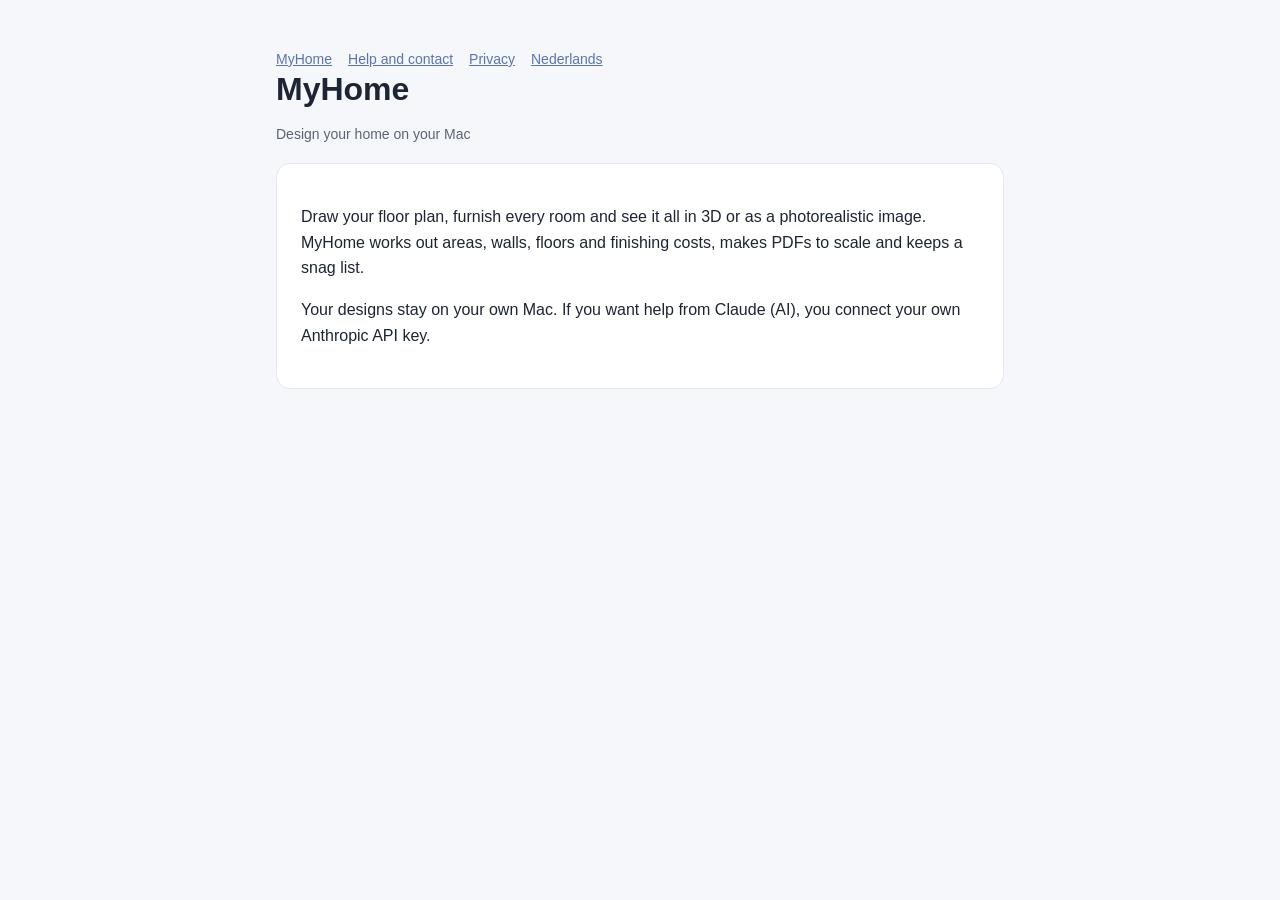
==== en/index.html @ 80ec5ff9 "Add initial HTML structure for MyHome page" ====
<!doctype html>
<html lang="en">
<head><meta charset="utf-8"><meta name="viewport" content="width=device-width, initial-scale=1"><title>MyHome</title><link rel="stylesheet" href="../style.css"></head>
<body><main>
<nav class="meta"><a href="index.html">MyHome</a><a href="support.html">Help and contact</a><a href="privacy.html">Privacy</a><a href="../index.html" lang="nl">Nederlands</a></nav>
<h1>MyHome</h1>
<p class="meta">Design your home on your Mac</p>
<div class="card">
<p>Draw your floor plan, furnish every room and see it all in 3D or as a photorealistic image. MyHome works out areas, walls, floors and finishing costs, makes PDFs to scale and keeps a snag list.</p>
<p>Your designs stay on your own Mac. If you want help from Claude (AI), you connect your own Anthropic API key.</p>
</div>
</main></body></html>
---- style.css ----
:root { color-scheme: light dark; --ink: #1d2433; --mute: #5b6475; --bg: #f5f7fa; --card: #fff; --line: #e3e7ee; --acc: #5b74b0; }
@media (prefers-color-scheme: dark) { :root { --ink: #e9ecf2; --mute: #a3abbb; --bg: #1c1e22; --card: #26292e; --line: #353941; --acc: #8ea3d8; } }
* { box-sizing: border-box; }
body { margin: 0; font: 16px/1.6 -apple-system, BlinkMacSystemFont, "Segoe UI", sans-serif; color: var(--ink); background: var(--bg); }
main { max-width: 760px; margin: 0 auto; padding: 48px 16px 80px; }
.card { background: var(--card); border: 1px solid var(--line); border-radius: 14px; padding: 24px; margin: 18px 0; }
h1 { font-size: 32px; line-height: 1.2; margin: 0 0 6px; } h2 { font-size: 19px; margin: 28px 0 6px; }
p, li { color: var(--ink); } .meta { color: var(--mute); font-size: 14px; }
a { color: var(--acc); } nav a { margin-right: 16px; }
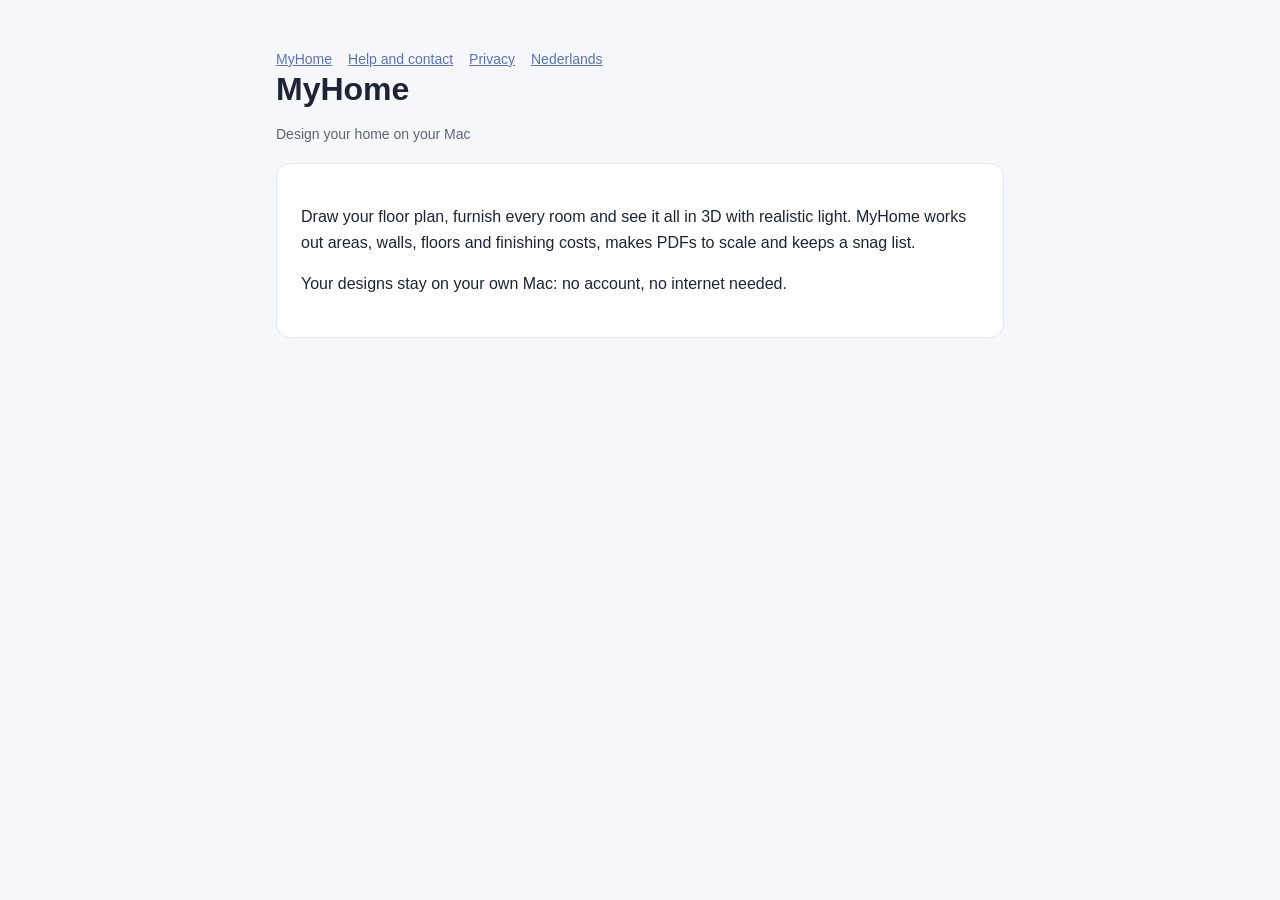
==== commit 8861c133: "Add files via upload" ====
--- a/en/index.html
+++ b/en/index.html
@@ -6,7 +6,7 @@
 <h1>MyHome</h1>
 <p class="meta">Design your home on your Mac</p>
 <div class="card">
-<p>Draw your floor plan, furnish every room and see it all in 3D or as a photorealistic image. MyHome works out areas, walls, floors and finishing costs, makes PDFs to scale and keeps a snag list.</p>
-<p>Your designs stay on your own Mac. If you want help from Claude (AI), you connect your own Anthropic API key.</p>
+<p>Draw your floor plan, furnish every room and see it all in 3D with realistic light. MyHome works out areas, walls, floors and finishing costs, makes PDFs to scale and keeps a snag list.</p>
+<p>Your designs stay on your own Mac: no account, no internet needed.</p>
 </div>
 </main></body></html>
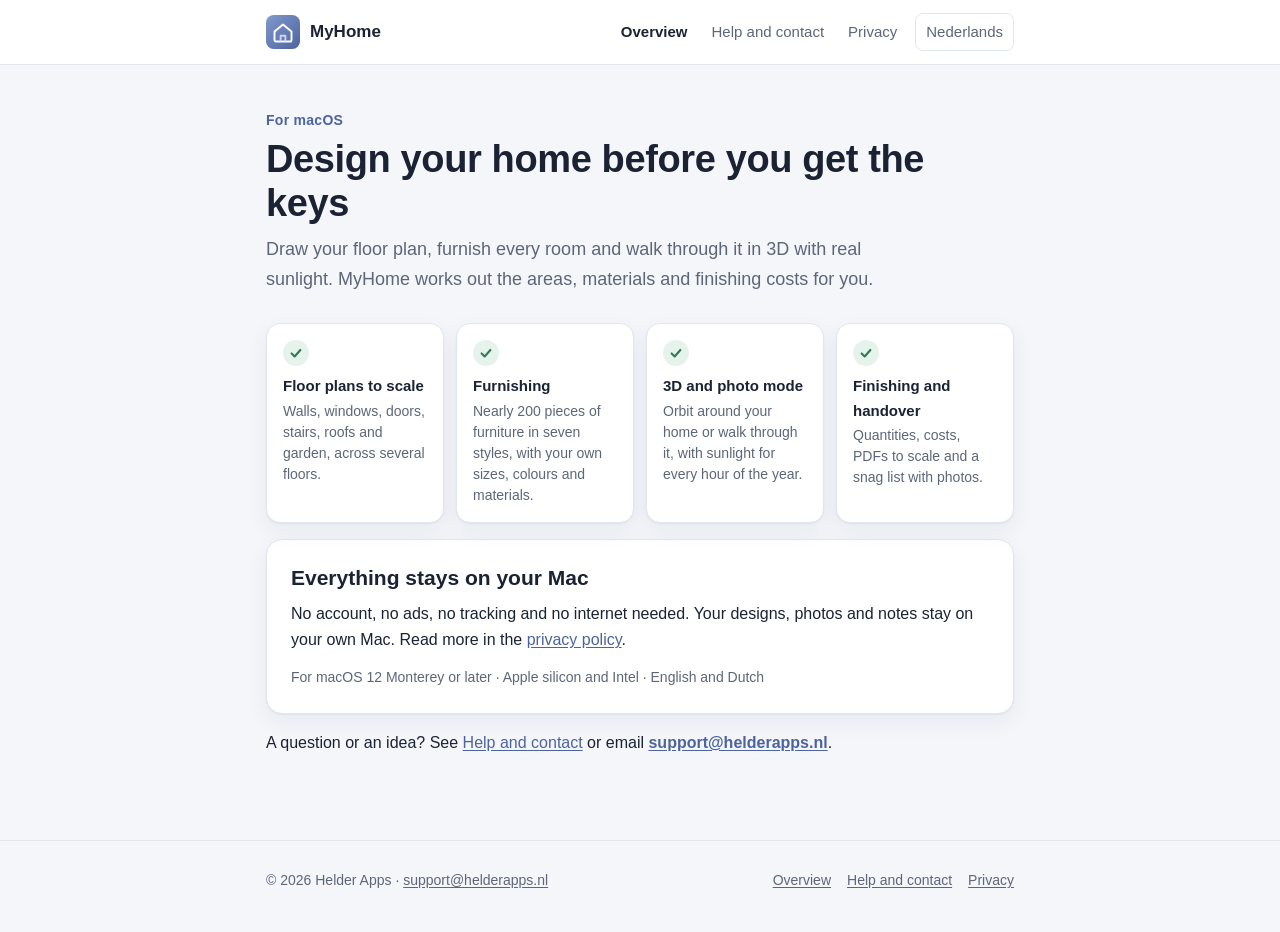
==== commit 228d1343: "Add files via upload" ====
--- a/en/index.html
+++ b/en/index.html
@@ -1,12 +1,44 @@
 <!doctype html>
 <html lang="en">
-<head><meta charset="utf-8"><meta name="viewport" content="width=device-width, initial-scale=1"><title>MyHome</title><link rel="stylesheet" href="../style.css"></head>
-<body><main>
-<nav class="meta"><a href="index.html">MyHome</a><a href="support.html">Help and contact</a><a href="privacy.html">Privacy</a><a href="../index.html" lang="nl">Nederlands</a></nav>
-<h1>MyHome</h1>
-<p class="meta">Design your home on your Mac</p>
+<head>
+<meta charset="utf-8">
+<meta name="viewport" content="width=device-width, initial-scale=1">
+<title>MyHome</title>
+<meta name="description" content="Design your home on your Mac: floor plan, furnishing, 3D and finishing costs. Everything stays on your own Mac.">
+<link rel="icon" href="data:image/svg+xml,%3Csvg%20viewBox%3D%220%200%2064%2064%22%20xmlns%3D%22http%3A//www.w3.org/2000/svg%22%3E%3Cdefs%3E%3ClinearGradient%20id%3D%22ig%22%20x1%3D%220%22%20y1%3D%220%22%20x2%3D%221%22%20y2%3D%221%22%3E%3Cstop%20offset%3D%220%22%20stop-color%3D%22%238299CC%22/%3E%3Cstop%20offset%3D%221%22%20stop-color%3D%22%234C63A0%22/%3E%3C/linearGradient%3E%3C/defs%3E%3Crect%20width%3D%2264%22%20height%3D%2264%22%20rx%3D%2214.5%22%20fill%3D%22url%28%23ig%29%22/%3E%3Cpath%20d%3D%22M16%2031%2032%2018l16%2013v16a3%203%200%200%201-3%203H19a3%203%200%200%201-3-3z%22%20fill%3D%22none%22%20stroke%3D%22%23fff%22%20stroke-width%3D%223.6%22%20stroke-linejoin%3D%22round%22/%3E%3Cpath%20d%3D%22M27.5%2050V39h9v11%22%20fill%3D%22none%22%20stroke%3D%22%23C9D4F0%22%20stroke-width%3D%223.6%22%20stroke-linejoin%3D%22round%22/%3E%3C/svg%3E">
+<link rel="alternate" hreflang="nl" href="../index.html">
+<link rel="stylesheet" href="../style.css">
+</head>
+<body>
+<header class="top"><div class="wrap">
+<a class="brand" href="index.html"><svg viewBox="0 0 64 64" aria-hidden="true"><defs><linearGradient id="ig" x1="0" y1="0" x2="1" y2="1"><stop offset="0" stop-color="#8299CC"/><stop offset="1" stop-color="#4C63A0"/></linearGradient></defs><rect width="64" height="64" rx="14.5" fill="url(#ig)"/><path d="M16 31 32 18l16 13v16a3 3 0 0 1-3 3H19a3 3 0 0 1-3-3z" fill="none" stroke="#fff" stroke-width="3.6" stroke-linejoin="round"/><path d="M27.5 50V39h9v11" fill="none" stroke="#C9D4F0" stroke-width="3.6" stroke-linejoin="round"/></svg>MyHome</a>
+<nav class="nav" aria-label="Menu">
+<a href="index.html" aria-current="page">Overview</a>
+<a href="support.html">Help and contact</a>
+<a href="privacy.html">Privacy</a>
+<a class="lang" href="../index.html" lang="nl" hreflang="nl">Nederlands</a>
+</nav>
+</div></header>
+<main id="main"><div class="wrap">
+<p class="eyebrow">For macOS</p>
+<h1>Design your home before you get the keys</h1>
+<p class="lead">Draw your floor plan, furnish every room and walk through it in 3D with real sunlight. MyHome works out the areas, materials and finishing costs for you.</p>
+<div class="grid">
+<div class="tile"><span class="tick"><svg viewBox="0 0 16 16" aria-hidden="true"><path d="M3 8.5 6.5 12 13 4.5" fill="none" stroke="currentColor" stroke-width="2.4" stroke-linecap="round" stroke-linejoin="round"/></svg></span><strong>Floor plans to scale</strong><span>Walls, windows, doors, stairs, roofs and garden, across several floors.</span></div>
+<div class="tile"><span class="tick"><svg viewBox="0 0 16 16" aria-hidden="true"><path d="M3 8.5 6.5 12 13 4.5" fill="none" stroke="currentColor" stroke-width="2.4" stroke-linecap="round" stroke-linejoin="round"/></svg></span><strong>Furnishing</strong><span>Nearly 200 pieces of furniture in seven styles, with your own sizes, colours and materials.</span></div>
+<div class="tile"><span class="tick"><svg viewBox="0 0 16 16" aria-hidden="true"><path d="M3 8.5 6.5 12 13 4.5" fill="none" stroke="currentColor" stroke-width="2.4" stroke-linecap="round" stroke-linejoin="round"/></svg></span><strong>3D and photo mode</strong><span>Orbit around your home or walk through it, with sunlight for every hour of the year.</span></div>
+<div class="tile"><span class="tick"><svg viewBox="0 0 16 16" aria-hidden="true"><path d="M3 8.5 6.5 12 13 4.5" fill="none" stroke="currentColor" stroke-width="2.4" stroke-linecap="round" stroke-linejoin="round"/></svg></span><strong>Finishing and handover</strong><span>Quantities, costs, PDFs to scale and a snag list with photos.</span></div>
+</div>
 <div class="card">
-<p>Draw your floor plan, furnish every room and see it all in 3D with realistic light. MyHome works out areas, walls, floors and finishing costs, makes PDFs to scale and keeps a snag list.</p>
-<p>Your designs stay on your own Mac: no account, no internet needed.</p>
+<h2 style="margin-top:0">Everything stays on your Mac</h2>
+<p>No account, no ads, no tracking and no internet needed. Your designs, photos and notes stay on your own Mac. Read more in the <a href="privacy.html">privacy policy</a>.</p>
+<p class="meta">For macOS 12 Monterey or later · Apple silicon and Intel · English and Dutch</p>
 </div>
-</main></body></html>
+<p>A question or an idea? See <a href="support.html">Help and contact</a> or email <a class="mail" href="mailto:support@helderapps.nl">support@helderapps.nl</a>.</p>
+</div></main>
+<footer><div class="wrap">
+<span>© 2026 Helder Apps · <a href="mailto:support@helderapps.nl">support@helderapps.nl</a></span>
+<nav aria-label="Footer"><a href="index.html">Overview</a><a href="support.html">Help and contact</a><a href="privacy.html">Privacy</a></nav>
+</div></footer>
+</body>
+</html>
--- a/style.css
+++ b/style.css
@@ -1,9 +1,119 @@
-:root { color-scheme: light dark; --ink: #1d2433; --mute: #5b6475; --bg: #f5f7fa; --card: #fff; --line: #e3e7ee; --acc: #5b74b0; }
-@media (prefers-color-scheme: dark) { :root { --ink: #e9ecf2; --mute: #a3abbb; --bg: #1c1e22; --card: #26292e; --line: #353941; --acc: #8ea3d8; } }
+:root {
+  color-scheme: light dark;
+  --ink: #1b2233;
+  --mute: #5d6678;
+  --bg: #f4f6fa;
+  --card: #ffffff;
+  --line: #e2e6ee;
+  --acc: #4c63a0;
+  --acc-ink: #ffffff;
+  --acc-soft: #e9eef9;
+  --ok: #2f7d55;
+  --ok-soft: #e5f3ec;
+  --shadow: 0 1px 2px rgba(20, 30, 60, .05), 0 8px 24px rgba(20, 30, 60, .06);
+}
+@media (prefers-color-scheme: dark) {
+  :root {
+    --ink: #e8ebf2;
+    --mute: #a2aabb;
+    --bg: #17191d;
+    --card: #212429;
+    --line: #33373f;
+    --acc: #93a7dc;
+    --acc-ink: #10131a;
+    --acc-soft: #262d3d;
+    --ok: #79c79c;
+    --ok-soft: #1f2e27;
+    --shadow: none;
+  }
+}
+
 * { box-sizing: border-box; }
-body { margin: 0; font: 16px/1.6 -apple-system, BlinkMacSystemFont, "Segoe UI", sans-serif; color: var(--ink); background: var(--bg); }
-main { max-width: 760px; margin: 0 auto; padding: 48px 16px 80px; }
-.card { background: var(--card); border: 1px solid var(--line); border-radius: 14px; padding: 24px; margin: 18px 0; }
-h1 { font-size: 32px; line-height: 1.2; margin: 0 0 6px; } h2 { font-size: 19px; margin: 28px 0 6px; }
-p, li { color: var(--ink); } .meta { color: var(--mute); font-size: 14px; }
-a { color: var(--acc); } nav a { margin-right: 16px; }
+html { -webkit-text-size-adjust: 100%; scroll-behavior: smooth; }
+body {
+  margin: 0;
+  font: 16px/1.65 -apple-system, BlinkMacSystemFont, "SF Pro Text", "Segoe UI", Roboto, sans-serif;
+  color: var(--ink);
+  background: var(--bg);
+}
+a { color: var(--acc); text-underline-offset: 2px; }
+a:hover { text-decoration-thickness: 2px; }
+:focus-visible { outline: 3px solid var(--acc); outline-offset: 2px; border-radius: 6px; }
+.wrap { max-width: 780px; margin: 0 auto; padding: 0 16px; }
+
+/* Header */
+.top { border-bottom: 1px solid var(--line); background: var(--card); }
+.top .wrap { display: flex; align-items: center; gap: 12px; min-height: 64px; flex-wrap: wrap; }
+.brand { display: flex; align-items: center; gap: 10px; font-weight: 650; font-size: 17px; color: var(--ink); text-decoration: none; margin-right: auto; }
+.brand svg { width: 34px; height: 34px; flex: none; }
+.nav { display: flex; gap: 4px; flex-wrap: wrap; align-items: center; }
+.nav a { color: var(--mute); text-decoration: none; font-size: 15px; padding: 6px 10px; border-radius: 8px; }
+.nav a:hover { color: var(--ink); background: var(--acc-soft); }
+.nav a[aria-current="page"] { color: var(--ink); font-weight: 600; }
+.nav .lang { border: 1px solid var(--line); margin-left: 4px; }
+
+/* Page */
+main { padding: 44px 0 72px; }
+.eyebrow { color: var(--acc); font-weight: 600; font-size: 14px; letter-spacing: .02em; margin: 0 0 6px; }
+h1 { font-size: clamp(28px, 6vw, 38px); line-height: 1.15; letter-spacing: -.01em; margin: 0 0 10px; }
+.lead { font-size: 18px; color: var(--mute); margin: 0 0 28px; max-width: 620px; }
+h2 { font-size: 21px; line-height: 1.3; margin: 44px 0 10px; scroll-margin-top: 16px; }
+h3 { font-size: 16px; margin: 22px 0 4px; }
+p { margin: 0 0 12px; }
+ul, ol { margin: 0 0 12px; padding-left: 22px; }
+li { margin: 4px 0; }
+.meta { color: var(--mute); font-size: 14px; }
+kbd { font: 600 13px/1 ui-monospace, SFMono-Regular, Menlo, monospace; padding: 2px 6px; border: 1px solid var(--line); border-bottom-width: 2px; border-radius: 5px; background: var(--card); white-space: nowrap; }
+
+.card { background: var(--card); border: 1px solid var(--line); border-radius: 16px; padding: 24px; margin: 16px 0; box-shadow: var(--shadow); }
+.card > :last-child { margin-bottom: 0; }
+.card.accent { border-color: transparent; background: linear-gradient(135deg, #8299cc, #4c63a0); color: #fff; }
+.card.accent p, .card.accent h2 { color: #fff; }
+.card.accent .meta { color: rgba(255, 255, 255, .85); }
+
+.grid { display: grid; grid-template-columns: repeat(auto-fit, minmax(170px, 1fr)); gap: 12px; margin: 16px 0; }
+.tile { background: var(--card); border: 1px solid var(--line); border-radius: 14px; padding: 16px; box-shadow: var(--shadow); }
+.tile strong { display: block; font-size: 15px; margin-bottom: 2px; }
+.tile span { color: var(--mute); font-size: 14px; line-height: 1.5; display: block; }
+.tile .tick { display: inline-grid; place-items: center; width: 26px; height: 26px; border-radius: 50%; background: var(--ok-soft); color: var(--ok); margin-bottom: 8px; }
+.tick svg { width: 14px; height: 14px; }
+
+.btn { display: inline-flex; align-items: center; gap: 8px; background: var(--acc); color: var(--acc-ink); text-decoration: none; font-weight: 600; padding: 11px 18px; border-radius: 10px; }
+.btn:hover { filter: brightness(1.06); }
+.card.accent .btn { background: #fff; color: #33467a; }
+.mail { font-weight: 600; }
+
+.steps { counter-reset: s; list-style: none; padding: 0; }
+.steps li { counter-increment: s; position: relative; padding-left: 40px; margin: 12px 0; }
+.steps li::before { content: counter(s); position: absolute; left: 0; top: 1px; width: 26px; height: 26px; border-radius: 50%; background: var(--acc-soft); color: var(--acc); font-weight: 700; font-size: 14px; display: grid; place-items: center; }
+
+/* FAQ */
+.faq { border: 1px solid var(--line); border-radius: 16px; background: var(--card); box-shadow: var(--shadow); overflow: hidden; margin: 12px 0; }
+.faq details { border-top: 1px solid var(--line); }
+.faq details:first-child { border-top: 0; }
+.faq summary { cursor: pointer; list-style: none; padding: 16px 48px 16px 20px; font-weight: 600; position: relative; }
+.faq summary::-webkit-details-marker { display: none; }
+.faq summary::after { content: ""; position: absolute; right: 22px; top: 50%; width: 8px; height: 8px; border-right: 2px solid var(--mute); border-bottom: 2px solid var(--mute); transform: translateY(-70%) rotate(45deg); transition: transform .15s; }
+.faq details[open] summary::after { transform: translateY(-30%) rotate(-135deg); }
+.faq summary:hover { background: var(--acc-soft); }
+.faq .a { padding: 0 20px 16px; }
+.faq .a > :last-child { margin-bottom: 0; }
+
+.toc { columns: 2 220px; column-gap: 24px; list-style: none; padding: 0; margin: 0; }
+.toc li { margin: 0 0 6px; break-inside: avoid; }
+
+/* Footer */
+footer { border-top: 1px solid var(--line); padding: 28px 0 40px; color: var(--mute); font-size: 14px; }
+footer .wrap { display: flex; flex-wrap: wrap; gap: 8px 20px; justify-content: space-between; }
+footer nav { display: flex; flex-wrap: wrap; gap: 6px 16px; }
+footer a { color: var(--mute); }
+
+@media (max-width: 560px) {
+  main { padding-top: 32px; }
+  .card { padding: 20px; }
+  .lead { font-size: 17px; }
+  .top .wrap { padding-top: 10px; padding-bottom: 8px; gap: 6px; }
+  .nav { width: 100%; justify-content: space-between; gap: 0; }
+  .nav a { font-size: 14px; padding: 6px 7px; }
+  .nav .lang { margin-left: 0; }
+}
